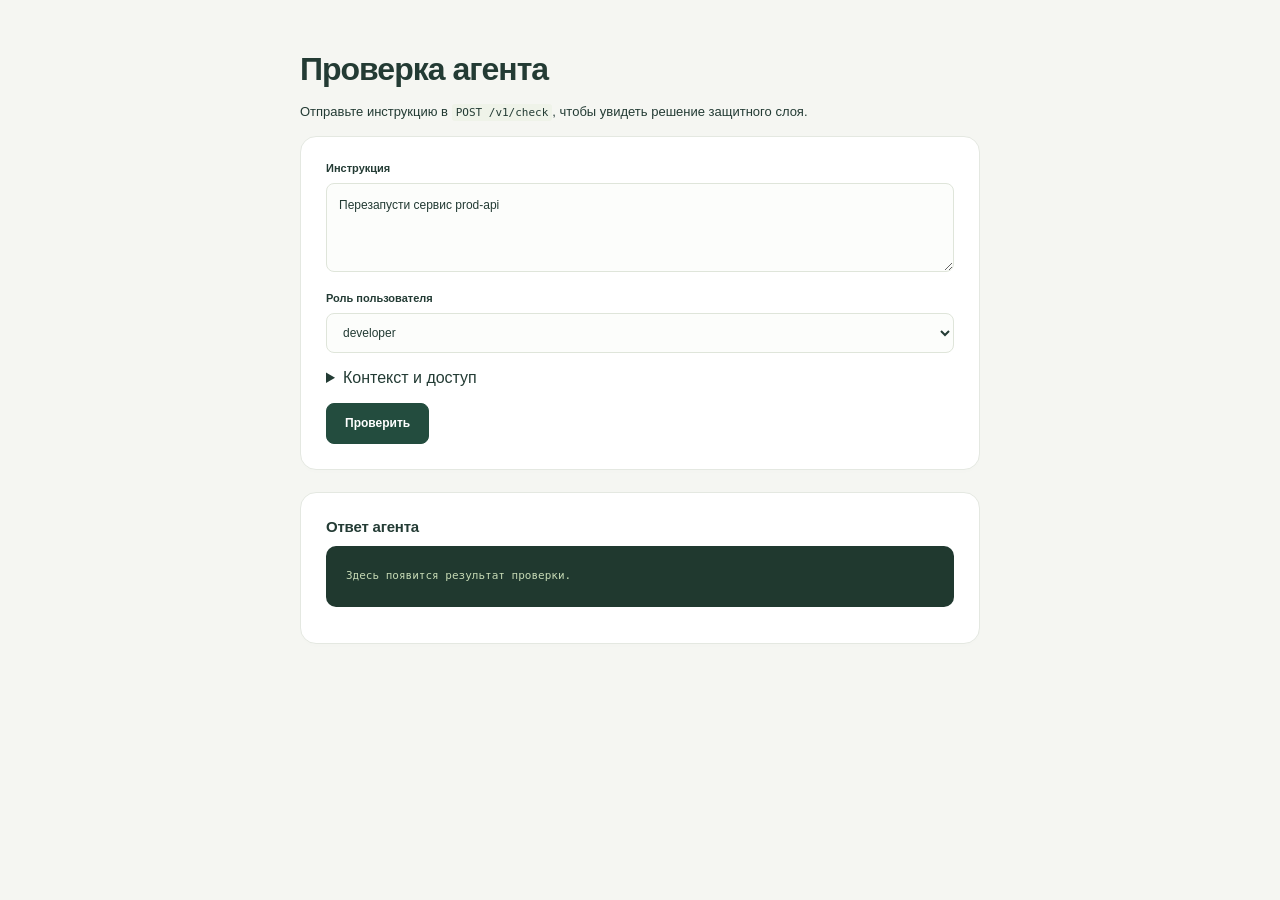
==== static/agent-test.html @ f20c11ed "Add minimal test form for the contest agent API" ====
<!doctype html>
<html lang="ru">
<head>
  <meta charset="utf-8">
  <meta name="viewport" content="width=device-width, initial-scale=1">
  <title>Проверка агента · ИИ-сторож</title>
  <link rel="stylesheet" href="/static/style.css">
  <style>main{max-width:760px;margin:auto;padding:clamp(16px,4vw,40px)}h1{margin-bottom:8px}pre{white-space:pre-wrap;overflow-wrap:anywhere}details{margin:16px 0}</style>
</head>
<body>
<main>
  <h1>Проверка агента</h1>
  <p>Отправьте инструкцию в <code>POST /v1/check</code>, чтобы увидеть решение защитного слоя.</p>
  <form class="panel" id="form">
    <label for="prompt">Инструкция</label>
    <textarea id="prompt" rows="3" maxlength="32000" required>Перезапусти сервис prod-api</textarea>
    <label for="role">Роль пользователя</label>
    <select id="role"><option>developer</option><option>sre</option><option>admin</option></select>
    <details><summary>Контекст и доступ</summary>
      <label for="agent">Целевой агент</label><input id="agent" value="it_ops_agent" required>
      <label for="history">История сообщений · JSON</label><textarea id="history" rows="2">[]</textarea>
      <label for="attachments">Вложения · JSON</label><textarea id="attachments" rows="2">[]</textarea>
      <label for="key">Ключ API, если требуется</label><input id="key" type="password" autocomplete="off">
    </details>
    <button class="primary" id="submit">Проверить</button>
  </form>
  <section class="panel" aria-live="polite"><h2>Ответ агента</h2><pre id="output">Здесь появится результат проверки.</pre></section>
</main>
<script>
const field = id => document.getElementById(id);
function readList(id, label) {
  try {
    const value = JSON.parse(field(id).value);
    if (Array.isArray(value)) return value;
  } catch {}
  throw new Error('Поле «' + label + '» должно содержать JSON-массив.');
}
field('form').addEventListener('submit', async event => {
  event.preventDefault();
  field('submit').disabled = true;
  field('output').textContent = 'Идёт проверка…';
  try {
    const context = {
      target_agent: field('agent').value.trim(),
      user_role: field('role').value,
      history: readList('history', 'История сообщений'),
      attachments: readList('attachments', 'Вложения')
    };
    const headers = {'Content-Type': 'application/json'};
    if (field('key').value) headers['X-API-Key'] = field('key').value;
    const response = await fetch('/v1/check', {
      method: 'POST', headers, body: JSON.stringify({user_prompt: field('prompt').value, context})
    });
    const data = await response.json();
    field('output').textContent = (response.ok ? '' : 'Ошибка HTTP ' + response.status + '\n') + JSON.stringify(data, null, 2);
  } catch (error) {
    field('output').textContent = error.message;
  } finally {
    field('submit').disabled = false;
  }
});
</script>
</body>
</html>
---- static/style.css ----
:root{--bg:#f5f6f2;--paper:#fff;--ink:#233b34;--muted:#7b8780;--green:#234c3e;--lime:#d6edb9;--line:#e4e8e1;--orange:#c98c4d;--red:#b94d49;--amber:#a77728;--radius:16px;font-family:'Segoe UI',Arial,sans-serif;color:var(--ink);background:var(--bg);font-synthesis:none}
*{box-sizing:border-box}body{margin:0}button,input,textarea,select{font:inherit}button,a,input,textarea,select,summary{-webkit-tap-highlight-color:transparent}button{cursor:pointer}button:disabled{opacity:.5;cursor:wait}button:focus-visible,a:focus-visible,summary:focus-visible{outline:3px solid #a5c881;outline-offset:4px}input:focus,textarea:focus,select:focus{outline:2px solid #98ba9b;outline-offset:1px}[hidden]{display:none!important}.symbols{position:absolute;width:0;height:0;overflow:hidden}svg{width:22px;height:22px;fill:none;stroke:currentColor;stroke-width:1.6;stroke-linecap:round;stroke-linejoin:round;flex-shrink:0}a{color:inherit}.sidebar{position:fixed;inset:0 auto 0 0;width:248px;background:#1c352e;color:#e5ede4;padding:31px 20px;display:flex;flex-direction:column;z-index:20}.brand{display:flex;gap:12px;align-items:center;text-decoration:none;font-size:22px;font-weight:650;letter-spacing:-.6px;margin:0 10px}.brand-icon{width:41px;height:45px;border:1px solid #5e7863;border-radius:12px;display:grid;place-items:center;color:var(--lime)}.brand-icon svg{width:27px;height:27px}.brand small{display:block;font-size:8px;letter-spacing:2px;color:#b0bfb3;margin-top:6px}.nav-caption{font-size:9px;letter-spacing:1.7px;color:#95a69a;margin:52px 12px 17px}nav{display:grid;gap:7px}nav button{display:flex;align-items:center;gap:12px;border:0;background:none;color:#bccac0;padding:14px 12px;border-radius:8px;font-size:13px;text-align:left;white-space:nowrap}nav button.active{background:#d7e8bc;color:#203b2c;font-weight:600}nav button:hover:not(.active){background:#2a443a;color:white}nav button svg{width:19px;height:19px}nav button span{margin-left:auto;font-size:10px;opacity:.55}.sidebar-note{border:1px solid #3a5143;border-radius:13px;margin:45px 5px 24px;padding:20px 17px}.mini-shield{color:#c9e3a8;margin-bottom:15px}.sidebar-note b{font-size:13px}.sidebar-note p{font-size:12px;line-height:1.7;color:#9eafa2;margin:8px 0 20px}.sidebar-note>span{font-size:9px;white-space:nowrap;color:#c4d3c4}.side-bottom{margin-top:auto;font-size:10px;color:#a2b5a7;padding:0 9px}.side-bottom small{display:block;margin:10px 0 0 12px;font-size:9px;color:#81998a}.status-dot{display:inline-block;width:6px;height:6px;background:#c5dfaa;border-radius:50%;margin-right:6px}.workspace{margin-left:248px}.topbar{height:80px;border-bottom:1px solid var(--line);padding:0 40px;display:flex;align-items:center;justify-content:space-between;font-size:11px;background:#fafbf8;gap:10px}.slash{margin:0 15px;color:#b9c1b9}.topbar b{font-weight:500}.top-right{display:flex;gap:20px;align-items:center}.connection{font-size:10px;padding-left:14px;position:relative}.connection:before{content:'';position:absolute;left:0;top:5px;width:6px;height:6px;background:#b58b42;border-radius:100%}.connection.online:before{background:#6d956e}.avatar{border:1px solid #dce2d7;border-radius:50%;width:32px;height:32px;background:#ecefe5;font-size:10px;color:var(--ink)}main{max-width:1530px;margin:0 auto;padding:36px 40px 0}.page-heading{display:flex;justify-content:space-between;align-items:center;gap:20px;margin-bottom:27px}.eyebrow{font-size:9px;letter-spacing:1.7px;font-weight:650;color:#778a73}h1{font-size:32px;letter-spacing:-1px;line-height:1.2;margin:10px 0 9px;font-weight:600}.page-heading p{font-size:12px;margin:0;color:var(--muted);line-height:1.6}.mode-tag{font-size:10px;border:1px solid #dce2d5;border-radius:6px;padding:8px 12px;color:#6b7c64;background:#eff2e8;white-space:nowrap}.flow{display:flex;align-items:center;justify-content:space-between;gap:12px;background:#eef1e9;border:1px solid #e0e5d9;border-radius:12px;padding:18px 24px;margin-bottom:24px}.flow>div{display:flex;align-items:center;gap:13px;font-size:12px;font-weight:600}.flow small{display:block;font-size:10px;color:#7f8b7b;font-weight:400;margin-top:4px}.flow-num{width:30px;height:30px;border:1px solid #cdd5c6;border-radius:50%;display:grid;place-items:center;font-size:10px;color:#84917e}.flow-current{color:#385b3e}.flow-current svg{width:30px;height:30px}.flow-arrow{color:#a7b49e}.check-grid{display:grid;grid-template-columns:1.08fr 1fr;gap:22px;align-items:start}.panel{background:var(--paper);border:1px solid var(--line);border-radius:var(--radius);padding:25px;margin-bottom:22px;box-shadow:0 3px 7px #233b3402}.check-grid>.panel{margin-bottom:0;min-height:540px}.panel-heading{display:flex;align-items:center;justify-content:space-between;gap:12px;margin-bottom:23px}h2{font-size:15px;font-weight:600;letter-spacing:-.2px;margin:0}h3{font-size:20px}p{line-height:1.65;font-size:13px}.small-badge{font-size:8px;letter-spacing:1px;color:#8e988e}.muted{color:var(--muted)}label{display:block;font-size:11px;font-weight:600;margin:16px 0 9px}form>label:first-child{margin-top:0}input,select,textarea{color:var(--ink);border:1px solid #dfe5da;border-radius:8px;background:#fcfdfb;padding:11px 12px;max-width:100%;width:100%;font-size:12px}textarea{resize:vertical;line-height:1.8;min-height:66px}textarea::placeholder,input::placeholder{color:#9aa59b}#text{min-height:172px;padding:16px;background:#fafbf8;font-size:13px}select{min-height:40px}.input-footer{display:flex;justify-content:space-between;gap:9px;color:#929d91;font-size:9px;margin:6px 0 5px}.input-footer span:last-child{white-space:nowrap}.form-row{display:grid;grid-template-columns:1fr 1fr;gap:14px}.advanced{border-top:1px solid var(--line);margin-top:21px;padding-top:14px}.advanced summary{font-size:11px;cursor:pointer;color:#65775f}.advanced summary span{float:right;font-size:9px;color:#a1aa9c}.advanced[open]{padding-bottom:10px}.primary,.secondary{display:inline-flex;align-items:center;justify-content:center;gap:10px;border-radius:8px;min-height:41px;padding:11px 18px;font-size:12px;font-weight:600;transition:background .15s}.primary{background:var(--green);border:1px solid var(--green);color:white}.primary:hover{background:#32634e}.secondary{background:#fff;border:1px solid #dbe2d5;color:#52634e}.secondary:hover{background:#f0f4eb}.check-button{width:100%;margin-top:21px;min-height:47px}.check-button svg{width:18px;height:18px}.check-button kbd{font:10px 'Segoe UI',sans-serif;margin-left:auto;color:#b5cabb;opacity:.8}.check-button span{margin-right:auto}.form-note{font-size:9px;text-align:center;color:#8b9987;margin:10px 0 0}.result-panel{overflow:hidden}.empty-result{text-align:center;padding:29px 0 15px}.radar{position:relative;display:grid;place-items:center;width:135px;height:135px;margin:0 auto 22px;border:1px solid #e9ede4;border-radius:50%;background:repeating-radial-gradient(circle,transparent 0,transparent 21px,#eef2e8 22px,#eef2e8 23px)}.radar:before,.radar:after{content:'';position:absolute;background:#edf1e7}.radar:before{height:1px;width:145px}.radar:after{width:1px;height:145px}.radar svg{width:52px;height:52px;stroke:#809777;z-index:1;background:#f7faf3;border-radius:16px;padding:8px;box-sizing:content-box}.radar span{position:absolute;right:12px;top:18px;width:8px;height:8px;border:2px solid white;border-radius:100%;background:#9bb48a}.empty-result h3{font-family:Georgia,serif;font-size:27px;line-height:1.2;font-weight:400;letter-spacing:-.5px;margin:0 0 14px}.empty-result p{font-size:11px;color:#94a08e;line-height:1.8}.legend{display:flex;justify-content:center;flex-wrap:wrap;gap:13px;font-size:9px;color:#8a9683;margin-top:27px}.dot{display:inline-block;width:5px;height:5px;border-radius:50%;margin-right:5px}.allow{--tone:#467257;--wash:#edf5ed}.confirm{--tone:#a67a2c;--wash:#fbf4e6}.block{--tone:#b7544c;--wash:#fbefed}.dot{background:var(--tone)}.section-heading{display:flex;justify-content:space-between;align-items:center;gap:20px;margin:28px 0 16px}.section-heading p{font-size:11px;color:#889482;margin:6px 0 0}.section-heading>span{font-size:9px}.examples{display:grid;grid-template-columns:repeat(4,1fr);gap:13px}.example{background:#fbfcf9;border:1px solid #dfe5d8;border-radius:12px;padding:18px;text-align:left;display:flex;flex-direction:column;align-items:flex-start;min-height:137px;transition:transform .15s,border-color .15s}.example:hover{transform:translateY(-3px);border-color:#92ab83}.example .example-tag{font-size:8px;letter-spacing:.7px;padding:4px 7px;border-radius:4px;background:var(--wash);color:var(--tone);margin-bottom:13px}.example b{font-size:12px;font-weight:600;color:var(--ink)}.example p{font-size:10px;line-height:1.65;color:#89947f;margin:7px 0 0}.coverage{border-top:1px solid var(--line);padding:24px 0;margin-top:30px}.coverage>div{display:grid;grid-template-columns:repeat(4,1fr);gap:20px;margin-top:14px}.coverage-item{font-size:11px;display:flex;align-items:center;gap:8px;color:#75816e}.coverage-item span{font-size:9px;border:1px solid #d7dfce;border-radius:50%;width:18px;height:18px;display:grid;place-items:center}footer{border-top:1px solid var(--line);display:flex;justify-content:space-between;font-size:9px;color:#98a18e;padding:22px 0;margin-top:20px;gap:20px}footer b{margin:0 8px;font-weight:400}.notice{background:#eef3e8;border:1px solid #dce6d4;color:#617254;padding:14px 17px;border-radius:9px;font-size:12px;line-height:1.7;margin-bottom:18px}.notice.error{background:#fdf0ec;border-color:#f2d4cd;color:#a04c41}.error-text{color:#aa5149}.verdict{padding:21px;border-radius:12px;background:var(--wash);border:1px solid color-mix(in srgb,var(--tone) 20%,white);margin-bottom:18px}.verdict-top{display:flex;align-items:center;justify-content:space-between;gap:15px}.verdict h3{color:var(--tone);font-size:22px;margin:0;letter-spacing:-.5px}.risk-number{color:var(--tone);font-size:27px;font-weight:600;white-space:nowrap}.risk-number small{font-size:10px;font-weight:400}.verdict p{font-size:11px;color:#6b7566;line-height:1.7;margin:10px 0}.risk-bar{height:4px;background:#ffffffb0;border-radius:8px;margin:17px 0 8px;overflow:hidden}.risk-bar i{display:block;height:100%;background:var(--tone)}.result-meta{display:flex;justify-content:space-between;font-size:9px;color:#8a9582}.check-row{border-bottom:1px solid #edf0e9;padding:12px 0}.check-row summary{display:flex;align-items:center;gap:10px;font-size:11px;cursor:pointer;list-style:none}.check-row summary:after{content:'⌄';margin-left:5px;color:#8a9c80}.check-row summary>span:last-of-type{margin-left:auto;font-size:9px;white-space:nowrap}.check-row ul{font-size:11px;color:#7e8a75;padding-left:27px;line-height:1.8}.step-icon{width:20px;height:20px;border-radius:50%;display:grid;place-items:center;background:#f0f5ea;color:#6e885e;font-size:10px}.attention .step-icon{background:#fcf1df;color:#b18940}.stage-status{color:#809072}.attention .stage-status{color:#aa813a}.model-result{font-size:11px;line-height:1.6;background:#f7f9f4;border-radius:8px;padding:13px;margin-top:15px}.model-result b{display:block;margin-bottom:5px}.action-row{display:flex;gap:8px;flex-wrap:wrap;margin-top:17px}.action-row button{flex:1;font-size:11px}.record-id{font-size:8px;letter-spacing:.5px;color:#9aa591;margin-top:14px;overflow-wrap:anywhere}.target-answer{margin-top:18px;padding:16px;border:1px solid #dbe4d1;border-radius:10px;background:#f8fbf4;white-space:pre-wrap;font-size:12px;line-height:1.7}.busy{padding:60px 18px;text-align:center}.spinner{display:inline-block;border:2px solid #e3e9dd;border-top-color:#658455;border-radius:50%;width:35px;height:35px;animation:spin .9s linear infinite}.busy h3{font-size:20px;font-family:Georgia,serif;font-weight:400}.busy p{color:#8a967e;font-size:11px}@keyframes spin{to{transform:rotate(360deg)}}.toolbar{display:flex;align-items:end;gap:14px;margin-bottom:20px;flex-wrap:wrap}.toolbar>div{min-width:170px}.toolbar label{margin-top:0}.toolbar button{white-space:nowrap}.report-toolbar{gap:12px}.report-toolbar>div{flex:1;min-width:140px}.table-wrap{overflow-x:auto}table{width:100%;border-collapse:collapse;font-size:11px;text-align:left}th{font-weight:500;color:#89967f;padding:12px;background:#f8faf5;white-space:nowrap}td{padding:16px 12px;border-bottom:1px solid #e9ede4;vertical-align:middle;line-height:1.6}td small{display:block;color:#98a28d;font-size:9px}.text-cell{max-width:310px;overflow-wrap:anywhere}.pill{display:inline-block;color:var(--tone);background:var(--wash);padding:4px 8px;border-radius:5px;font-size:9px;white-space:nowrap}.pagination{display:flex;justify-content:space-between;align-items:center;margin-top:22px;font-size:10px;color:#8b9781}.pagination button{font-size:10px;min-height:33px}.two-columns{display:grid;grid-template-columns:1fr 1fr;gap:22px}.two-columns>.panel{min-width:0}.checkbox{display:flex;align-items:center;gap:10px;line-height:1.6}.checkbox input,input[type=checkbox]{width:auto;accent-color:#315840}.save-row{display:flex;align-items:center;gap:18px;margin:20px 0;font-size:12px}.kpis{display:grid;grid-template-columns:repeat(4,1fr);gap:16px;margin-bottom:22px}.kpi{padding:23px;border:1px solid var(--line);background:white;border-radius:13px}.kpi span{font-size:11px;color:#85937b}.kpi b{display:block;font-size:33px;font-weight:500;margin:13px 0 4px;letter-spacing:-1px}.kpi small{color:#9da690;font-size:9px}.report-summary{background:#eaf1df;border-color:#d4e0c5}.report-summary h2{margin-bottom:9px}.bar-item{margin:18px 0;font-size:11px}.bar-item>div:first-child{display:flex;justify-content:space-between;gap:10px}.bar-track{background:#eef2e7;height:6px;border-radius:8px;margin-top:8px;overflow:hidden}.bar-track i{display:block;background:#95b57e;height:100%;border-radius:8px}.quality-list{display:grid;gap:13px;margin:18px 0}.quality-list>div{display:flex;justify-content:space-between;font-size:12px;border-bottom:1px solid #edf0e7;padding-bottom:10px}.empty-table{text-align:center;padding:45px;color:#8c9981}pre{background:#20392f;color:#c5d9b4;border-radius:10px;padding:20px;overflow-x:auto;font:11px/1.9 Consolas,monospace}code{font:11px Consolas,monospace;background:#eff3e9;padding:2px 4px;border-radius:3px}.text-link{font-size:12px;color:#43653b;font-weight:600}#toast{position:fixed;bottom:24px;left:50%;transform:translateX(-50%);background:#253e32;color:#ebf3df;box-shadow:0 6px 30px #172d2330;border-radius:10px;padding:14px 24px;font-size:12px;z-index:100}dialog{border:1px solid var(--line);border-radius:18px;padding:30px;width:min(440px,90vw);color:var(--ink)}dialog::backdrop{background:#172e2560;backdrop-filter:blur(3px)}.detail-heading{display:flex;justify-content:space-between;align-items:center;margin-bottom:15px}.detail-text{white-space:pre-wrap;overflow-wrap:anywhere;background:#f5f8ef;border-radius:8px;padding:16px;font-size:12px;line-height:1.8}.feedback-row{display:flex;gap:10px;flex-wrap:wrap;align-items:end}.feedback-row>div{flex:1;min-width:150px}.feedback-row button{margin-bottom:0}.model-status-card{padding:18px;background:#f1f6ea;border-radius:10px;margin-bottom:20px;font-size:12px;line-height:1.8}
@media(min-width:1600px){main{padding-top:45px}.check-grid>.panel{min-height:565px}.empty-result{padding-top:45px}}
@media(max-width:1200px){.sidebar{width:215px;padding:28px 13px}.workspace{margin-left:215px}main{padding:28px 24px 0}.topbar{padding:0 24px}.panel{padding:20px}.examples{gap:10px}.example{padding:14px}.flow{padding:16px}.flow>div{font-size:10px}.flow small{font-size:9px}.flow-num{display:none}.small-badge{font-size:7px}.topbar .muted{display:none}}
@media(max-width:980px){.sidebar{width:190px;padding:25px 10px}.brand{font-size:18px;margin:0 5px}.brand small{font-size:7px}.brand-icon{width:33px}.workspace{margin-left:190px}nav button{font-size:11px;padding:12px 9px;gap:8px}nav button span{display:none}.sidebar-note{padding:15px 12px}.sidebar-note>span{font-size:8px}.check-grid{grid-template-columns:1fr}.check-grid>.panel{min-height:0}.empty-result{padding:18px}.empty-result .radar{width:90px;height:90px;margin-bottom:15px}.radar:before,.radar:after{display:none}.empty-result h3{font-size:24px}.empty-result p br{display:none}.examples{grid-template-columns:1fr 1fr}.coverage>div{grid-template-columns:1fr 1fr}.section-heading>span{display:none}.two-columns{grid-template-columns:1fr}.kpis{grid-template-columns:1fr 1fr}.page-heading{align-items:start}.mode-tag{font-size:8px}.connection{font-size:9px}.topbar{height:65px}.flow small{display:none}.flow-current svg{width:22px}.flow>div{gap:7px}.side-bottom{font-size:8px}}
@media(max-width:650px){.sidebar{position:relative;width:100%;height:auto;padding:17px 16px}.brand{font-size:20px}.brand small{font-size:7px}.nav-caption,.sidebar-note,.side-bottom{display:none}nav{display:flex;overflow-x:auto;gap:5px;margin-top:20px;padding-bottom:2px}nav button{font-size:11px;padding:10px}nav button svg{width:15px;height:15px}nav button:not(.active){color:#c3d0c2}.workspace{margin:0}.topbar{height:54px;padding:0 18px;font-size:10px}.slash{display:none}.top-right{gap:12px}.avatar{width:28px;height:28px}main{padding:24px 16px 0}h1{font-size:27px}.eyebrow{font-size:8px}.page-heading{display:block;margin-bottom:20px}.mode-tag{display:inline-block;margin-top:12px}.flow{gap:8px;padding:14px 10px;margin-bottom:17px}.flow>div{font-size:9px;line-height:1.5}.flow-current svg{display:none}.flow-arrow{font-size:12px}.check-grid{gap:17px}.panel{padding:19px;border-radius:12px}.form-row{gap:10px}.input-footer{font-size:8px}.input-footer span:first-child{max-width:190px}.examples{gap:10px}.example{min-height:135px}.example b{font-size:11px}.coverage-item{font-size:10px}.coverage>div{gap:15px}.section-heading{margin-top:25px}.section-heading h2{font-size:14px}footer{font-size:8px}footer>span:last-child{display:none}.topbar .connection{max-width:180px}.small-badge{font-size:7px}.kpi{padding:17px}.kpi b{font-size:28px}.toolbar{align-items:stretch}.report-toolbar button{flex:1}.record-id{font-size:8px}.two-columns{gap:0}h2{font-size:14px}.panel-heading{flex-wrap:wrap}.check-row summary{font-size:10px}.check-row summary>span:last-of-type{font-size:8px}.form-note{line-height:1.7}.page-heading p{font-size:11px}}
@media(prefers-reduced-motion:reduce){*{animation:none!important;transition:none!important;scroll-behavior:auto!important}}

.brand>span:last-child{white-space:nowrap}.brand{font-size:20px}@media(max-width:1200px){.brand{font-size:18px;gap:9px}.brand-icon{width:34px;flex-shrink:0}}
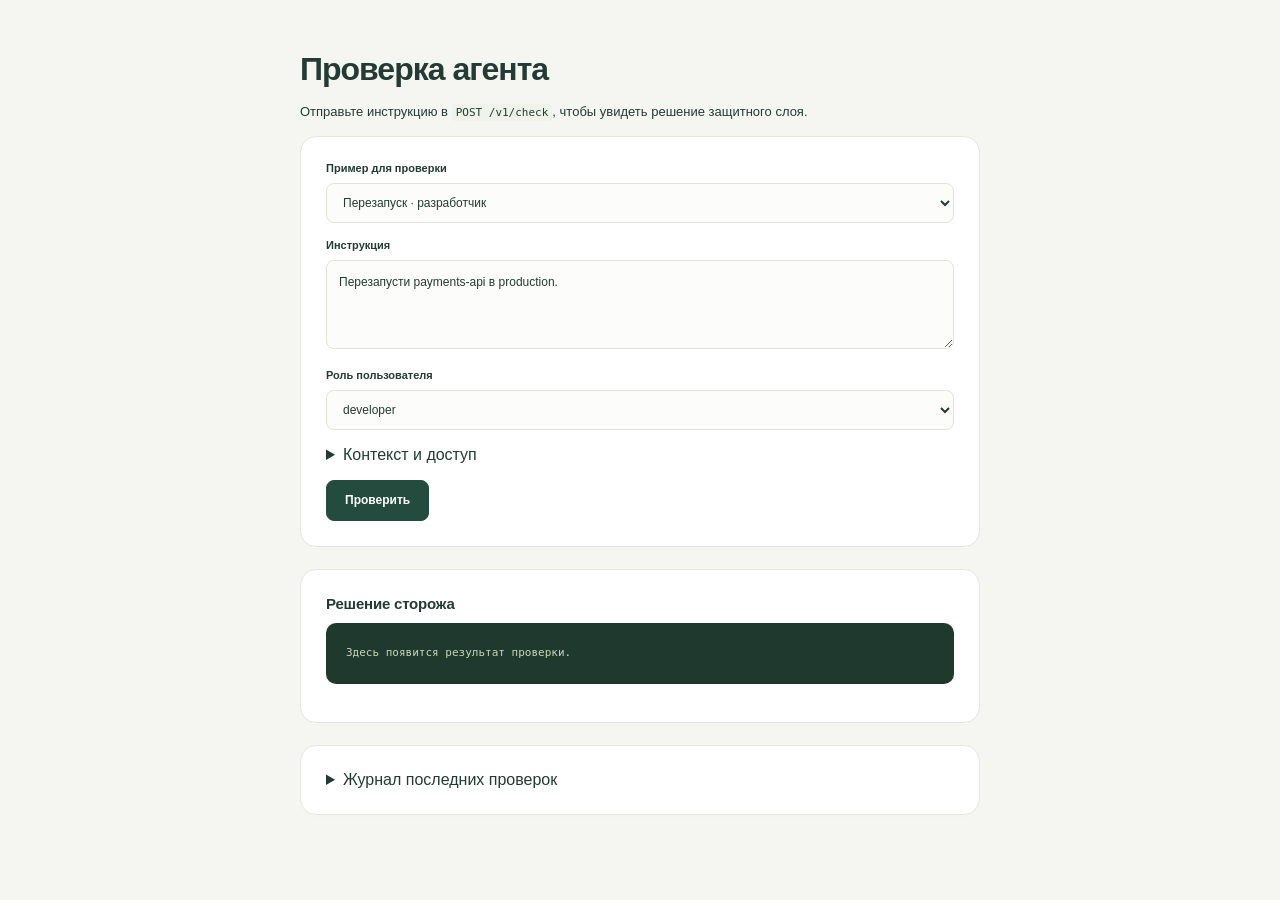
==== commit 8ab4d133: "Verify, confirm and deliver immutable contest requests to a demo receiver" ====
--- a/static/agent-test.html
+++ b/static/agent-test.html
@@ -12,8 +12,10 @@
   <h1>Проверка агента</h1>
   <p>Отправьте инструкцию в <code>POST /v1/check</code>, чтобы увидеть решение защитного слоя.</p>
   <form class="panel" id="form">
+    <label for="scenario">Пример для проверки</label>
+    <select id="scenario"><option value="block">Перезапуск · разработчик</option><option value="confirm">Перезапуск · SRE</option><option value="allow">Вопрос о перезапуске · разработчик</option></select>
     <label for="prompt">Инструкция</label>
-    <textarea id="prompt" rows="3" maxlength="32000" required>Перезапусти сервис prod-api</textarea>
+    <textarea id="prompt" rows="3" maxlength="32000" required>Перезапусти payments-api в production.</textarea>
     <label for="role">Роль пользователя</label>
     <select id="role"><option>developer</option><option>sre</option><option>admin</option></select>
     <details><summary>Контекст и доступ</summary>
@@ -24,7 +26,12 @@
     </details>
     <button class="primary" id="submit">Проверить</button>
   </form>
-  <section class="panel" aria-live="polite"><h2>Ответ агента</h2><pre id="output">Здесь появится результат проверки.</pre></section>
+  <section class="panel" aria-live="polite"><h2>Решение сторожа</h2><pre id="output">Здесь появится результат проверки.</pre>
+    <button type="button" id="confirm" class="primary" hidden>Подтвердить этот запрос</button>
+    <button type="button" id="deliver" class="primary" hidden>Передать демо-агенту</button>
+    <p id="receipt"></p></section>
+  <details class="panel"><summary>Журнал последних проверок</summary>
+    <button type="button" class="secondary" id="refresh">Обновить</button><pre id="journal"></pre></details>
 </main>
 <script>
 const field = id => document.getElementById(id);
@@ -35,30 +42,79 @@
   } catch {}
   throw new Error('Поле «' + label + '» должно содержать JSON-массив.');
 }
-field('form').addEventListener('submit', async event => {
+let checked = null;
+let revision = 0;
+function reset() {
+  revision++;
+  checked = null;
+  field('confirm').hidden = field('deliver').hidden = true;
+  field('receipt').textContent = '';
+  field('output').textContent = 'Нужна проверка текущего запроса.';
+}
+field('form').addEventListener('input', reset);
+field('scenario').onchange = () => {
+  reset();
+  const example = field('scenario').value;
+  field('role').value = example === 'confirm' ? 'sre' : 'developer';
+  field('prompt').value = example === 'allow' ? 'Объясни, как работает перезапуск сервиса в production.' : 'Перезапусти payments-api в production.';
+  field('agent').value = 'it_ops_agent';
+  field('history').value = field('attachments').value = '[]';
+};
+async function api(path, body) {
+  const headers = {'Content-Type':'application/json'};
+  if (field('key').value) headers['X-API-Key'] = field('key').value;
+  const r = await fetch(path, body ? {method:'POST', headers, body:JSON.stringify(body)} : {headers});
+  const data = await r.json();
+  if (!r.ok) throw new Error(typeof data.detail === 'string' ? data.detail : 'Ошибка HTTP ' + r.status);
+  return data;
+}
+async function journal() {
+  try {
+    const rows = await api('/v1/demo/journal');
+    field('journal').textContent = rows.map(r =>
+      new Date(r.ts*1000).toLocaleString() + ' · ' + r.role + ' · ' + r.decision + ' · ' + r.category +
+      ' · ' + r.latency_ms + ' мс · ' + r.state + '\n' + r.id + ' · политика ' + r.policy_version.slice(0,12)
+    ).join('\n\n') || 'Проверок пока нет.';
+  } catch (err) { field('journal').textContent = err.message; }
+}
+field('refresh').onclick = journal;
+field('form').onsubmit = async event => {
   event.preventDefault();
+  reset();
+  const current = revision;
   field('submit').disabled = true;
-  field('output').textContent = 'Идёт проверка…';
   try {
-    const context = {
-      target_agent: field('agent').value.trim(),
-      user_role: field('role').value,
-      history: readList('history', 'История сообщений'),
-      attachments: readList('attachments', 'Вложения')
-    };
-    const headers = {'Content-Type': 'application/json'};
-    if (field('key').value) headers['X-API-Key'] = field('key').value;
-    const response = await fetch('/v1/check', {
-      method: 'POST', headers, body: JSON.stringify({user_prompt: field('prompt').value, context})
-    });
-    const data = await response.json();
-    field('output').textContent = (response.ok ? '' : 'Ошибка HTTP ' + response.status + '\n') + JSON.stringify(data, null, 2);
-  } catch (error) {
-    field('output').textContent = error.message;
-  } finally {
-    field('submit').disabled = false;
-  }
-});
+    const body = {user_prompt:field('prompt').value, context:{
+      target_agent:field('agent').value.trim(), user_role:field('role').value,
+      history:readList('history','История сообщений'), attachments:readList('attachments','Вложения')
+    }};
+    const data = await api('/v1/check', body);
+    if (revision !== current) return;
+    checked = {id:data.request_id, body};
+    field('output').textContent = JSON.stringify(data,null,2);
+    field('receipt').textContent = 'Демо-агент ничего не получил.';
+    field('confirm').hidden = data.state !== 'pending';
+    field('deliver').hidden = data.state !== 'ready';
+    await journal();
+  } catch (err) { if (revision === current) field('output').textContent = err.message; }
+  finally { field('submit').disabled = false; }
+};
+for (const action of ['confirm','deliver']) {
+  field(action).onclick = async () => {
+    const packet = checked;
+    if (!packet) return;
+    field(action).hidden = true;
+    try {
+      const data = await api('/v1/demo/' + packet.id + '/' + action, packet.body);
+      if (checked !== packet) return;
+      field('deliver').hidden = data.state !== 'approved';
+      field('receipt').textContent = data.state === 'approved' ? 'Подтверждено. Запрос готов к передаче.' :
+        'Демо-агент получил запрос ' + data.request_id + ' в ' + new Date(data.received_at*1000).toLocaleTimeString() + '.';
+    } catch (err) { if (checked === packet) field('receipt').textContent = err.message; }
+    await journal();
+  };
+}
+journal();
 </script>
 </body>
 </html>
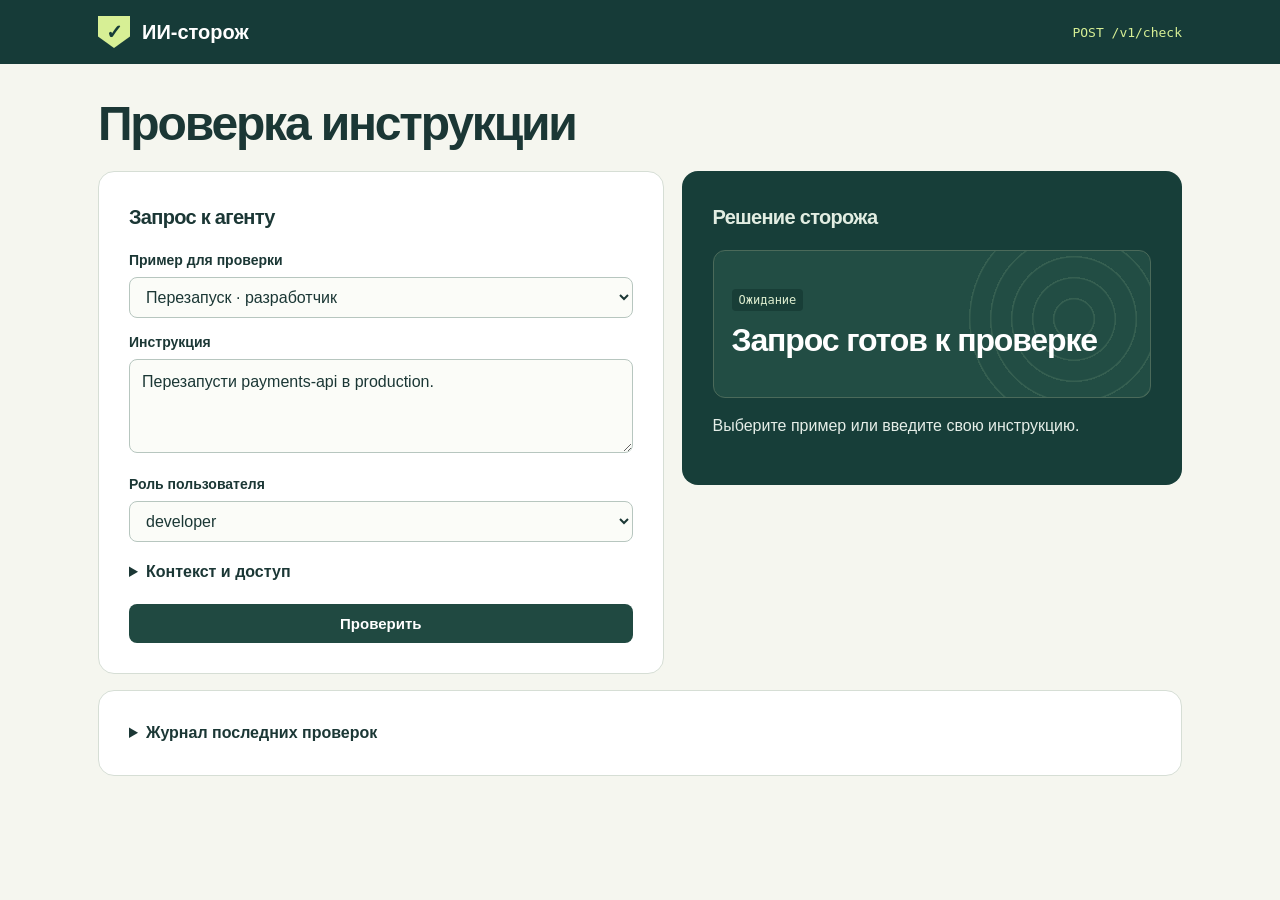
==== commit 5f784457: "Make guard decisions prominent in the demo interface" ====
--- a/static/agent-test.html
+++ b/static/agent-test.html
@@ -4,14 +4,15 @@
   <meta charset="utf-8">
   <meta name="viewport" content="width=device-width, initial-scale=1">
   <title>Проверка агента · ИИ-сторож</title>
-  <link rel="stylesheet" href="/static/style.css">
-  <style>main{max-width:760px;margin:auto;padding:clamp(16px,4vw,40px)}h1{margin-bottom:8px}pre{white-space:pre-wrap;overflow-wrap:anywhere}details{margin:16px 0}</style>
+  <link rel="stylesheet" href="/static/agent-test.css">
 </head>
 <body>
+<header><div class="bar"><span class="brand"><span class="mark" aria-hidden="true">✓</span>ИИ-сторож</span><code>POST /v1/check</code></div></header>
 <main>
-  <h1>Проверка агента</h1>
-  <p>Отправьте инструкцию в <code>POST /v1/check</code>, чтобы увидеть решение защитного слоя.</p>
+  <h1>Проверка инструкции</h1>
+  <div class="grid">
   <form class="panel" id="form">
+    <h2>Запрос к агенту</h2>
     <label for="scenario">Пример для проверки</label>
     <select id="scenario"><option value="block">Перезапуск · разработчик</option><option value="confirm">Перезапуск · SRE</option><option value="allow">Вопрос о перезапуске · разработчик</option></select>
     <label for="prompt">Инструкция</label>
@@ -26,11 +27,15 @@
     </details>
     <button class="primary" id="submit">Проверить</button>
   </form>
-  <section class="panel" aria-live="polite"><h2>Решение сторожа</h2><pre id="output">Здесь появится результат проверки.</pre>
+  <section class="panel verdict" aria-live="polite"><h2>Решение сторожа</h2>
+    <div class="display" id="display"><small id="signal">Ожидание</small><strong id="headline">Запрос готов к проверке</strong></div>
+    <p id="summary">Выберите пример или введите свою инструкцию.</p>
     <button type="button" id="confirm" class="primary" hidden>Подтвердить этот запрос</button>
     <button type="button" id="deliver" class="primary" hidden>Передать демо-агенту</button>
-    <p id="receipt"></p></section>
-  <details class="panel"><summary>Журнал последних проверок</summary>
+    <p id="receipt"></p>
+    <details id="raw" hidden><summary>Ответ API · JSON</summary><pre id="output"></pre></details></section>
+  </div>
+  <details class="panel log"><summary>Журнал последних проверок</summary>
     <button type="button" class="secondary" id="refresh">Обновить</button><pre id="journal"></pre></details>
 </main>
 <script>
@@ -49,7 +54,11 @@
   checked = null;
   field('confirm').hidden = field('deliver').hidden = true;
   field('receipt').textContent = '';
-  field('output').textContent = 'Нужна проверка текущего запроса.';
+  field('raw').hidden = true;
+  field('display').dataset.state = '';
+  field('signal').textContent = 'Ожидание';
+  field('headline').textContent = 'Запрос готов к проверке';
+  field('summary').textContent = 'Нажмите «Проверить», чтобы получить решение.';
 }
 field('form').addEventListener('input', reset);
 field('scenario').onchange = () => {
@@ -83,6 +92,8 @@
   reset();
   const current = revision;
   field('submit').disabled = true;
+  field('headline').textContent = 'Проверяем инструкцию…';
+  field('summary').textContent = '';
   try {
     const body = {user_prompt:field('prompt').value, context:{
       target_agent:field('agent').value.trim(), user_role:field('role').value,
@@ -91,12 +102,24 @@
     const data = await api('/v1/check', body);
     if (revision !== current) return;
     checked = {id:data.request_id, body};
+    field('display').dataset.state = data.decision;
+    field('signal').textContent = data.decision + ' · ' + data.latency_ms + ' мс';
+    field('headline').textContent = {allow:'Передача разрешена',confirm:'Нужно подтверждение',block:'Запрос заблокирован'}[data.decision];
+    field('summary').textContent = data.explanation + ' Уровень риска: ' + ({none:'отсутствует',low:'низкий',medium:'средний',high:'высокий',critical:'критический'}[data.risk_level] || data.risk_level) + '.';
+    field('raw').hidden = false;
     field('output').textContent = JSON.stringify(data,null,2);
     field('receipt').textContent = 'Демо-агент ничего не получил.';
     field('confirm').hidden = data.state !== 'pending';
     field('deliver').hidden = data.state !== 'ready';
+    if (window.matchMedia('(max-width:740px)').matches) {
+      field('display').scrollIntoView({block:'center'});
+    }
     await journal();
-  } catch (err) { if (revision === current) field('output').textContent = err.message; }
+  } catch (err) { if (revision === current) {
+    field('headline').textContent = 'Проверка не завершена';
+    field('signal').textContent = 'Ошибка';
+    field('summary').textContent = err.message;
+  } }
   finally { field('submit').disabled = false; }
 };
 for (const action of ['confirm','deliver']) {
--- a/static/agent-test.css
+++ b/static/agent-test.css
@@ -0,0 +1,11 @@
+:root{color-scheme:light;--ink:#1b3735;--muted:#526866;--line:#d6ded5;--paper:#f5f6ef;--mono:"IBM Plex Mono",Consolas,monospace}
+*{box-sizing:border-box}
+body{margin:0;background:var(--paper);color:var(--ink);font:16px/1.5 Inter,"Segoe UI",sans-serif}
+header{background:#163b38;color:white}.bar,main{max-width:1180px;margin:auto;padding:0 clamp(16px,4vw,48px)}
+.bar{height:64px;display:flex;align-items:center;justify-content:space-between}.brand{display:flex;align-items:center;gap:12px;font-size:20px;font-weight:700}.mark{display:grid;place-items:center;width:32px;height:32px;background:#d7ef95;color:#163b38;clip-path:polygon(0 0,100% 0,100% 64%,50% 100%,0 64%);font-weight:900}.bar code{color:#d7ef95;font:13px var(--mono)}
+h1{margin:32px 0 20px;font-size:clamp(32px,4vw,48px);letter-spacing:-.045em;line-height:1.15}h2{font-size:20px;letter-spacing:-.035em;margin:0 0 18px}
+.grid{display:grid;grid-template-columns:1.13fr 1fr;gap:18px;align-items:start}.panel{background:#fff;border:1px solid var(--line);border-radius:16px;padding:clamp(18px,3vw,30px);min-width:0}
+label{display:block;font-size:14px;font-weight:650;margin:14px 0 6px}select,input,textarea{width:100%;font:inherit;color:var(--ink);border:1px solid #b7c6bf;border-radius:8px;background:#fbfcf8;padding:10px 12px}textarea{resize:vertical;min-height:60px}button,summary,select{cursor:pointer}:focus-visible{outline:3px solid #538467;outline-offset:2px}details{margin-top:18px}summary{font-weight:650}.primary,.secondary{border:0;background:#204941;color:white;padding:11px 18px;border-radius:8px;font:600 15px inherit;font-family:inherit;font-weight:650;font-size:15px}.primary:hover{background:#316253}button:disabled{opacity:.6;cursor:wait}form .primary{margin-top:20px;width:100%}.secondary{background:#e7ede5;color:var(--ink)}
+.verdict{background:#173e39;color:white;border-color:transparent}.verdict h2{color:#e2ede2}.display{position:relative;overflow:hidden;isolation:isolate;background:#224d44;border:1px solid #4b6a5a;border-radius:12px;padding:28px 18px;min-height:148px;display:flex;flex-direction:column;justify-content:center;align-items:flex-start}.display:after{content:"";position:absolute;z-index:-1;right:-34px;top:-42px;width:220px;height:220px;border-radius:50%;background:repeating-radial-gradient(circle,transparent 0 19px,#b5d6a522 20px 21px);pointer-events:none}.display small{font:12px var(--mono);background:#183e37;color:#ddedcf;border-radius:4px;padding:4px 7px}.display strong{line-height:1.12;font-size:clamp(21px,3vw,32px);letter-spacing:-.035em;margin-top:12px}.display[data-state=block]{background:#593c3a}.display[data-state=confirm]{background:#564a29}.display[data-state=allow]{background:#28583f}
+#summary,#receipt{overflow-wrap:anywhere}#summary{color:#e5eee8}#receipt{font-size:14px;color:#d1e6cb}p:empty{display:none}.verdict .primary{background:#d7ef95;color:#193b32}.verdict details{border-top:1px solid #45665c;padding-top:12px}.verdict pre{color:#daead6}.log{margin:16px 0 40px}.log .secondary{margin:15px 0 0}pre{font:13px/1.6 var(--mono);white-space:pre-wrap;overflow-wrap:anywhere}.log pre{max-height:360px;overflow:auto}
+@media(max-width:740px){.grid{grid-template-columns:1fr}.bar{height:54px}h1{margin-top:22px}}
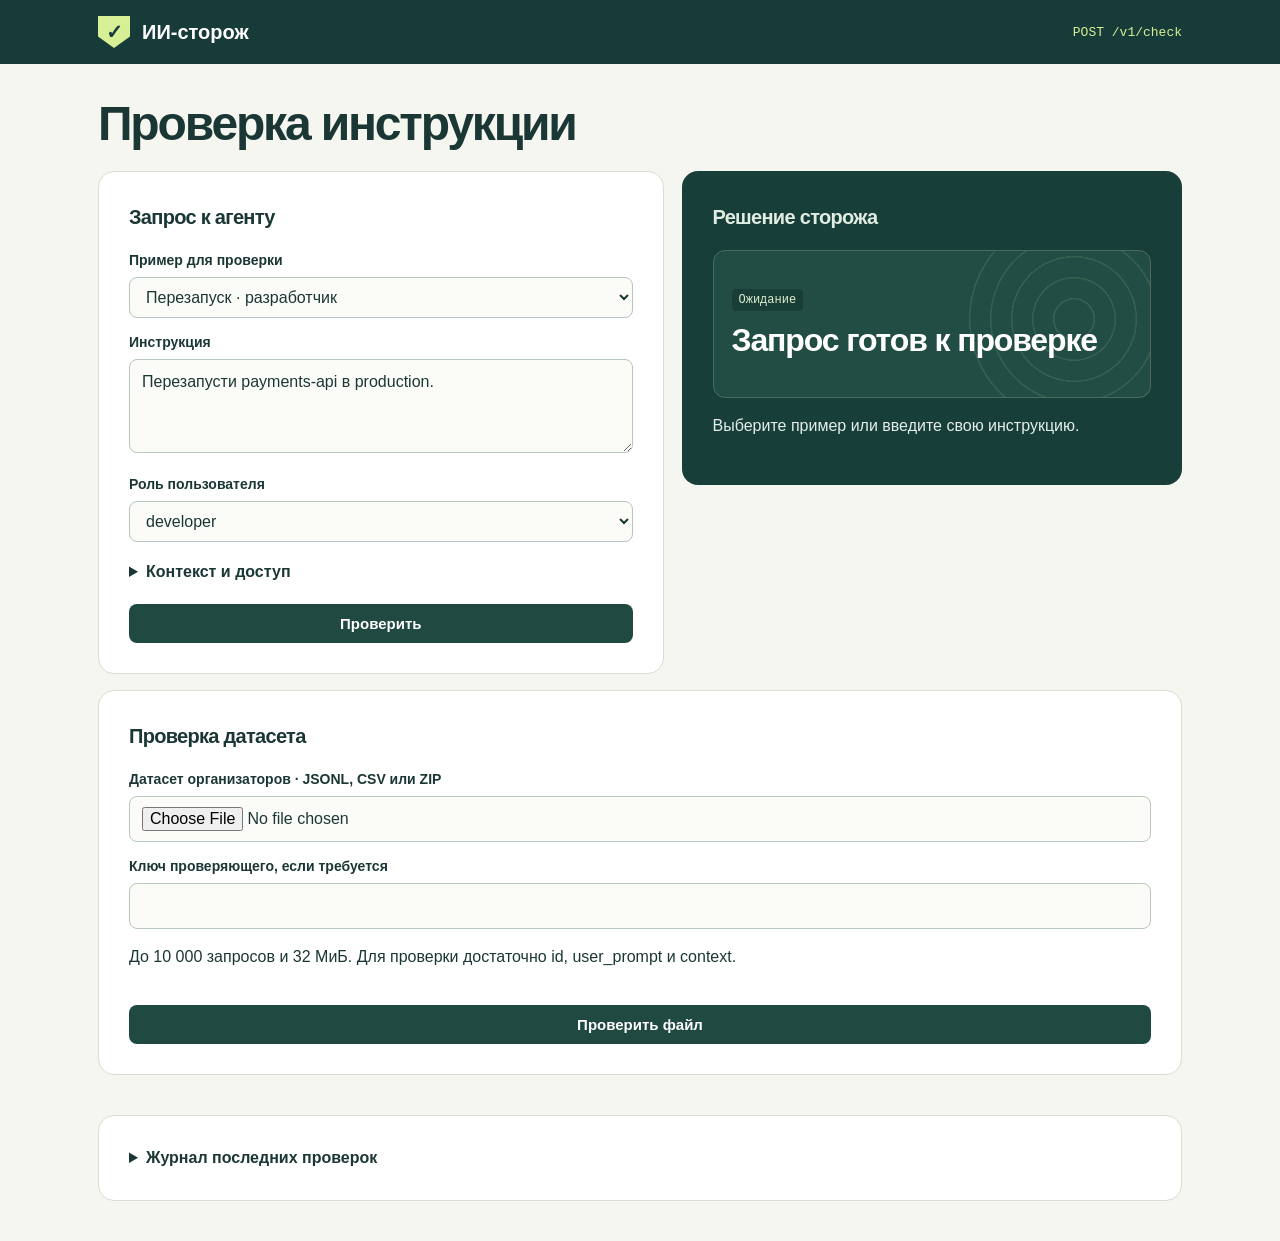
==== commit e7c63f28: "Reduce false blocks and add private dataset uploads with streaming predictions" ====
--- a/static/agent-test.html
+++ b/static/agent-test.html
@@ -35,6 +35,19 @@
     <p id="receipt"></p>
     <details id="raw" hidden><summary>Ответ API · JSON</summary><pre id="output"></pre></details></section>
   </div>
+  <section class="panel log" aria-labelledby="dataset-title">
+    <h2 id="dataset-title">Проверка датасета</h2>
+    <form id="dataset-form">
+      <label for="dataset-file">Датасет организаторов · JSONL, CSV или ZIP</label>
+      <input id="dataset-file" type="file" accept=".jsonl,.csv,.zip" required>
+      <label for="dataset-key">Ключ проверяющего, если требуется</label>
+      <input id="dataset-key" type="password" autocomplete="off">
+      <p>До 10 000 запросов и 32 МиБ. Для проверки достаточно id, user_prompt и context.</p>
+      <button class="primary" id="dataset-start">Проверить файл</button>
+    </form>
+    <p role="status" id="dataset-status"></p>
+    <a class="secondary" id="dataset-download" download="predictions.jsonl" hidden>Скачать решения JSONL</a>
+  </section>
   <details class="panel log"><summary>Журнал последних проверок</summary>
     <button type="button" class="secondary" id="refresh">Обновить</button><pre id="journal"></pre></details>
 </main>
@@ -139,5 +152,6 @@
 }
 journal();
 </script>
+<script src="/static/dataset.js" defer></script>
 </body>
 </html>
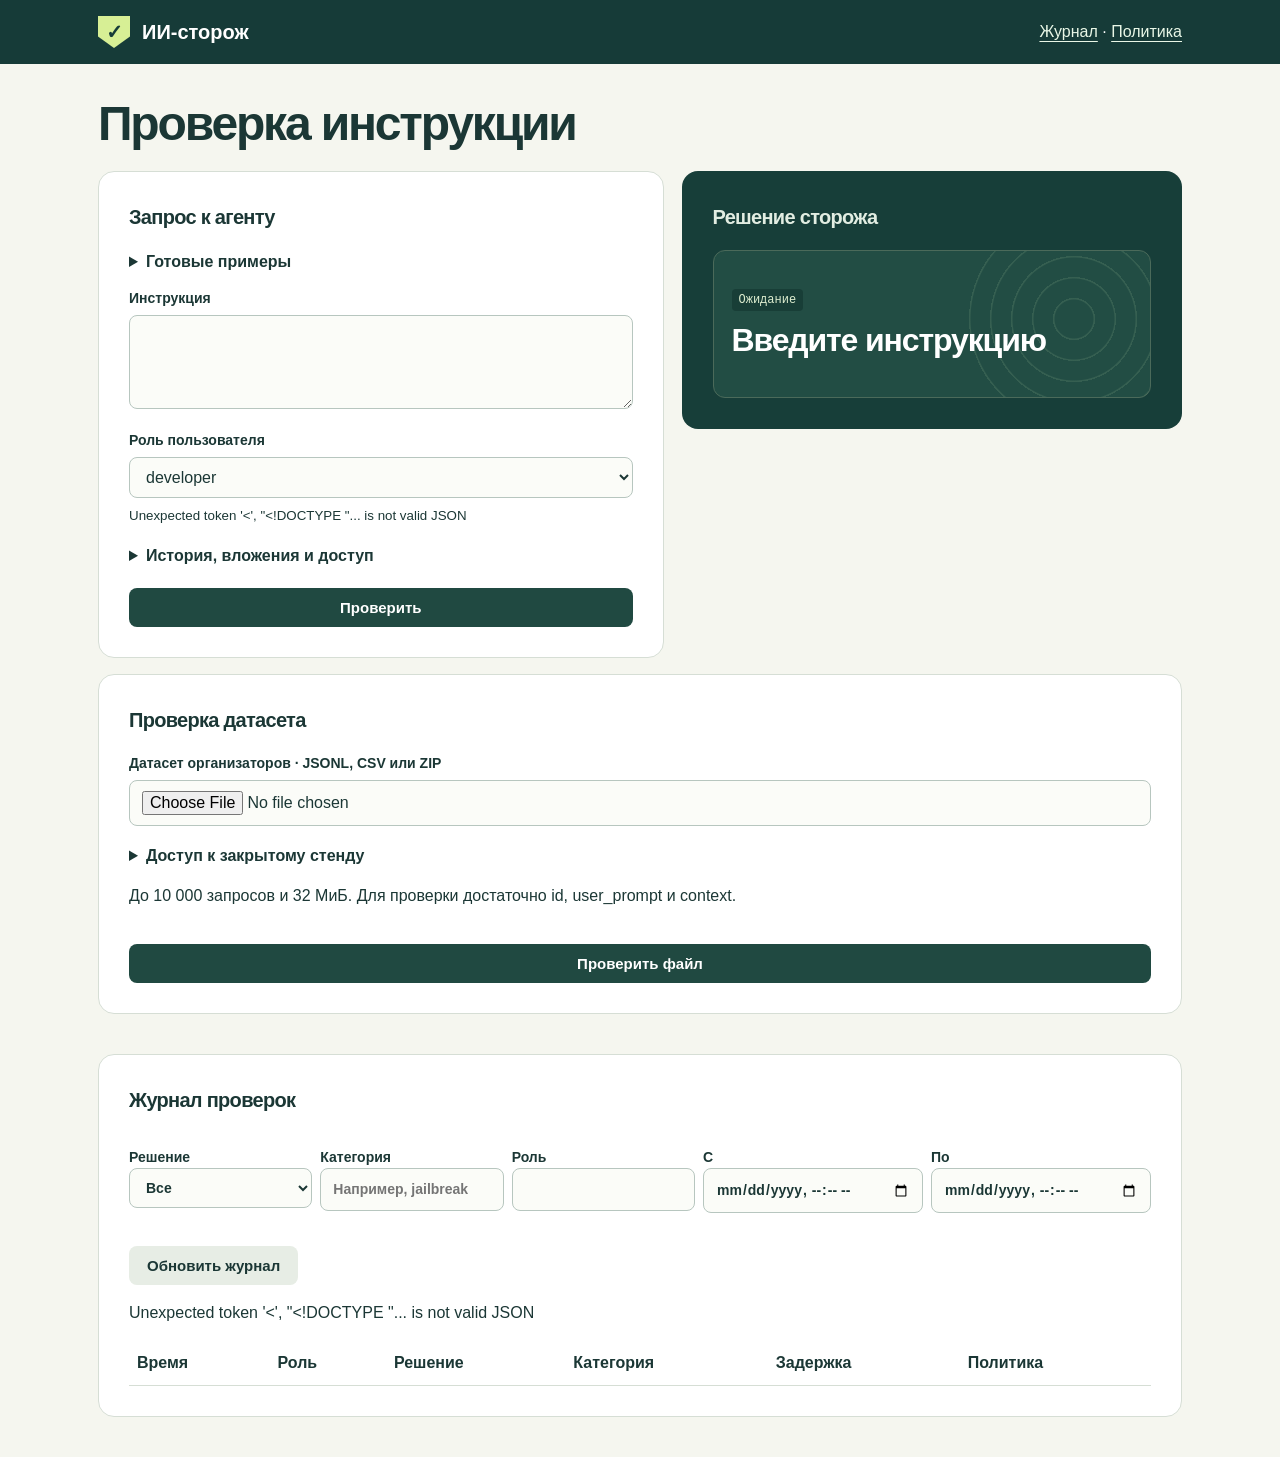
==== commit 61ec6435: "Release v28 CPU guard with correspondence intent and attachment checks" ====
--- a/static/agent-test.html
+++ b/static/agent-test.html
@@ -7,29 +7,29 @@
   <link rel="stylesheet" href="/static/agent-test.css">
 </head>
 <body>
-<header><div class="bar"><span class="brand"><span class="mark" aria-hidden="true">✓</span>ИИ-сторож</span><code>POST /v1/check</code></div></header>
+<header><div class="bar"><span class="brand"><span class="mark" aria-hidden="true">✓</span>ИИ-сторож</span><nav><a href="#journal-title">Журнал</a> · <a href="/static/contest-policy.html">Политика</a></nav></div></header>
 <main>
   <h1>Проверка инструкции</h1>
   <div class="grid">
   <form class="panel" id="form">
     <h2>Запрос к агенту</h2>
-    <label for="scenario">Пример для проверки</label>
-    <select id="scenario"><option value="block">Перезапуск · разработчик</option><option value="confirm">Перезапуск · SRE</option><option value="allow">Вопрос о перезапуске · разработчик</option></select>
+    <details id="example-panel"><summary>Готовые примеры</summary><div class="chips" id="examples"></div></details>
     <label for="prompt">Инструкция</label>
-    <textarea id="prompt" rows="3" maxlength="32000" required>Перезапусти payments-api в production.</textarea>
+    <textarea id="prompt" rows="3" maxlength="32000" aria-describedby="prompt-evidence" required></textarea><div id="prompt-evidence" class="source-evidence"></div>
     <label for="role">Роль пользователя</label>
     <select id="role"><option>developer</option><option>sre</option><option>admin</option></select>
-    <details><summary>Контекст и доступ</summary>
+    <small id="env-hint"></small><details><summary>История, вложения и доступ</summary>
       <label for="agent">Целевой агент</label><input id="agent" value="it_ops_agent" required>
-      <label for="history">История сообщений · JSON</label><textarea id="history" rows="2">[]</textarea>
-      <label for="attachments">Вложения · JSON</label><textarea id="attachments" rows="2">[]</textarea>
+      <fieldset><legend>История диалога</legend><div id="messages"></div><button class="secondary" type="button" id="add-message">Добавить реплику</button></fieldset>
+      <fieldset><legend>Вложения</legend><div id="documents"></div><button class="secondary" type="button" id="add-doc">Добавить вложение</button></fieldset>
       <label for="key">Ключ API, если требуется</label><input id="key" type="password" autocomplete="off">
     </details>
     <button class="primary" id="submit">Проверить</button>
   </form>
   <section class="panel verdict" aria-live="polite"><h2>Решение сторожа</h2>
-    <div class="display" id="display"><small id="signal">Ожидание</small><strong id="headline">Запрос готов к проверке</strong></div>
-    <p id="summary">Выберите пример или введите свою инструкцию.</p>
+    <div class="display" id="display"><small id="signal">Ожидание</small><strong id="headline">Введите инструкцию</strong></div>
+    <p id="summary"></p><meter id="risk-meter" min="0" max="4" value="0" aria-label="Уровень риска" hidden></meter>
+    <p id="category"></p><details id="trace" hidden><summary>Что сработало</summary><p id="act"></p><div id="marks"></div></details>
     <button type="button" id="confirm" class="primary" hidden>Подтвердить этот запрос</button>
     <button type="button" id="deliver" class="primary" hidden>Передать демо-агенту</button>
     <p id="receipt"></p>
@@ -40,48 +40,44 @@
     <form id="dataset-form">
       <label for="dataset-file">Датасет организаторов · JSONL, CSV или ZIP</label>
       <input id="dataset-file" type="file" accept=".jsonl,.csv,.zip" required>
-      <label for="dataset-key">Ключ проверяющего, если требуется</label>
-      <input id="dataset-key" type="password" autocomplete="off">
+      <details><summary>Доступ к закрытому стенду</summary>
+        <label for="dataset-key">Ключ проверяющего</label><input id="dataset-key" type="password" autocomplete="off">
+      </details>
       <p>До 10 000 запросов и 32 МиБ. Для проверки достаточно id, user_prompt и context.</p>
       <button class="primary" id="dataset-start">Проверить файл</button>
     </form>
     <p role="status" id="dataset-status"></p>
-    <a class="secondary" id="dataset-download" download="predictions.jsonl" hidden>Скачать решения JSONL</a>
+    <div id="dataset-summary"></div>
+    <a class="secondary" id="dataset-report" download="Отчёт ИИ-сторож.html" hidden>Скачать отчёт HTML</a>
+    <a class="secondary" id="dataset-download" download="predictions.jsonl" hidden>Решения для оценивания · JSONL</a>
   </section>
-  <details class="panel log"><summary>Журнал последних проверок</summary>
-    <button type="button" class="secondary" id="refresh">Обновить</button><pre id="journal"></pre></details>
+  <section class="panel log"><h2 id="journal-title">Журнал проверок</h2>
+    <div class="filters"><label>Решение<select id="filter-decision"><option value="">Все</option><option value="allow">Пропуск</option><option value="confirm">Подтверждение</option><option value="block">Блокировка</option></select></label>
+    <label>Категория<input id="filter-category" placeholder="Например, jailbreak"></label><label>Роль<input id="filter-role"></label>
+    <label>С<input id="filter-since" type="datetime-local"></label><label>По<input id="filter-until" type="datetime-local"></label></div>
+    <button type="button" class="secondary" id="refresh">Обновить журнал</button><p id="journal-status" role="status"></p>
+    <div class="scroll"><table><thead><tr><th>Время</th><th>Роль</th><th>Решение</th><th>Категория</th><th>Задержка</th><th>Политика</th></tr></thead><tbody id="journal"></tbody></table></div></section>
 </main>
 <script>
 const field = id => document.getElementById(id);
-function readList(id, label) {
-  try {
-    const value = JSON.parse(field(id).value);
-    if (Array.isArray(value)) return value;
-  } catch {}
-  throw new Error('Поле «' + label + '» должно содержать JSON-массив.');
-}
 let checked = null;
 let revision = 0;
 function reset() {
   revision++;
+  document.querySelectorAll('.source-evidence').forEach(n=>n.replaceChildren());
+  document.querySelectorAll('.flagged-input').forEach(n=>n.classList.remove('flagged-input'));
+  document.getElementById('role-comparison')?.replaceChildren();
   checked = null;
   field('confirm').hidden = field('deliver').hidden = true;
   field('receipt').textContent = '';
-  field('raw').hidden = true;
+  field('raw').hidden = field('trace').hidden = field('risk-meter').hidden = true;
+  field('category').textContent = '';
   field('display').dataset.state = '';
   field('signal').textContent = 'Ожидание';
   field('headline').textContent = 'Запрос готов к проверке';
   field('summary').textContent = 'Нажмите «Проверить», чтобы получить решение.';
 }
 field('form').addEventListener('input', reset);
-field('scenario').onchange = () => {
-  reset();
-  const example = field('scenario').value;
-  field('role').value = example === 'confirm' ? 'sre' : 'developer';
-  field('prompt').value = example === 'allow' ? 'Объясни, как работает перезапуск сервиса в production.' : 'Перезапусти payments-api в production.';
-  field('agent').value = 'it_ops_agent';
-  field('history').value = field('attachments').value = '[]';
-};
 async function api(path, body) {
   const headers = {'Content-Type':'application/json'};
   if (field('key').value) headers['X-API-Key'] = field('key').value;
@@ -92,12 +88,19 @@
 }
 async function journal() {
   try {
-    const rows = await api('/v1/demo/journal');
-    field('journal').textContent = rows.map(r =>
-      new Date(r.ts*1000).toLocaleString() + ' · ' + r.role + ' · ' + r.decision + ' · ' + r.category +
-      ' · ' + r.latency_ms + ' мс · ' + r.state + '\n' + r.id + ' · политика ' + r.policy_version.slice(0,12)
-    ).join('\n\n') || 'Проверок пока нет.';
-  } catch (err) { field('journal').textContent = err.message; }
+    const params=new URLSearchParams();
+    for(const name of ['role','category','decision','since','until']){
+      const value=field('filter-'+name).value;
+      if(value)params.set(name,['since','until'].includes(name)?Date.parse(value)/1000:value);
+    }
+    const rows=await api('/v1/demo/journal?'+params);
+    field('journal').replaceChildren();
+    for(const r of rows){
+      const row=field('journal').insertRow();
+      for(const value of [new Date(r.ts*1000).toLocaleString('ru'),r.role,decisions[r.decision],r.category,r.latency_ms+' мс',r.policy_version.slice(0,12)])row.insertCell().textContent=value;
+    }
+    field('journal-status').textContent=rows.length ? '' : 'Проверок с такими условиями пока нет.';
+  } catch(err){field('journal-status').textContent=err.message;}
 }
 field('refresh').onclick = journal;
 field('form').onsubmit = async event => {
@@ -110,7 +113,7 @@
   try {
     const body = {user_prompt:field('prompt').value, context:{
       target_agent:field('agent').value.trim(), user_role:field('role').value,
-      history:readList('history','История сообщений'), attachments:readList('attachments','Вложения')
+      history:items('messages'), attachments:items('documents')
     }};
     const data = await api('/v1/check', body);
     if (revision !== current) return;
@@ -119,6 +122,7 @@
     field('signal').textContent = data.decision + ' · ' + data.latency_ms + ' мс';
     field('headline').textContent = {allow:'Передача разрешена',confirm:'Нужно подтверждение',block:'Запрос заблокирован'}[data.decision];
     field('summary').textContent = data.explanation + ' Уровень риска: ' + ({none:'отсутствует',low:'низкий',medium:'средний',high:'высокий',critical:'критический'}[data.risk_level] || data.risk_level) + '.';
+    renderTrace(data,body);
     field('raw').hidden = false;
     field('output').textContent = JSON.stringify(data,null,2);
     field('receipt').textContent = 'Демо-агент ничего не получил.';
@@ -150,8 +154,8 @@
     await journal();
   };
 }
-journal();
 </script>
+<script src="/static/contest-demo.js"></script>
 <script src="/static/dataset.js" defer></script>
 </body>
 </html>
--- a/static/agent-test.css
+++ b/static/agent-test.css
@@ -9,3 +9,19 @@
 .verdict{background:#173e39;color:white;border-color:transparent}.verdict h2{color:#e2ede2}.display{position:relative;overflow:hidden;isolation:isolate;background:#224d44;border:1px solid #4b6a5a;border-radius:12px;padding:28px 18px;min-height:148px;display:flex;flex-direction:column;justify-content:center;align-items:flex-start}.display:after{content:"";position:absolute;z-index:-1;right:-34px;top:-42px;width:220px;height:220px;border-radius:50%;background:repeating-radial-gradient(circle,transparent 0 19px,#b5d6a522 20px 21px);pointer-events:none}.display small{font:12px var(--mono);background:#183e37;color:#ddedcf;border-radius:4px;padding:4px 7px}.display strong{line-height:1.12;font-size:clamp(21px,3vw,32px);letter-spacing:-.035em;margin-top:12px}.display[data-state=block]{background:#593c3a}.display[data-state=confirm]{background:#564a29}.display[data-state=allow]{background:#28583f}
 #summary,#receipt{overflow-wrap:anywhere}#summary{color:#e5eee8}#receipt{font-size:14px;color:#d1e6cb}p:empty{display:none}.verdict .primary{background:#d7ef95;color:#193b32}.verdict details{border-top:1px solid #45665c;padding-top:12px}.verdict pre{color:#daead6}.log{margin:16px 0 40px}.log .secondary{margin:15px 0 0}pre{font:13px/1.6 var(--mono);white-space:pre-wrap;overflow-wrap:anywhere}.log pre{max-height:360px;overflow:auto}
 @media(max-width:740px){.grid{grid-template-columns:1fr}.bar{height:54px}h1{margin-top:22px}}
+#dataset-summary table{border-collapse:collapse;width:100%;font-variant-numeric:tabular-nums}
+#dataset-summary th,#dataset-summary td{padding:7px 5px;border-bottom:1px solid var(--line);text-align:right}
+#dataset-summary th:first-child,#dataset-summary td:first-child{text-align:left}
+#dataset-summary h3{margin:20px 0 6px}
+#dataset-report:not([hidden]),#dataset-download:not([hidden]){display:inline-block;margin-right:8px}
+
+nav a,header a{color:#e9f7e7;text-underline-offset:.24em}
+fieldset{border:1px solid var(--line);border-radius:8px;margin:12px 0;padding:12px}
+fieldset legend{font-weight:650}.item{display:grid;gap:6px;margin:6px 0 12px}.item button{justify-self:end}
+.chips,.filters{display:flex;gap:8px;flex-wrap:wrap;margin:12px 0}.chips .secondary{font-size:13px;padding:7px 11px}
+.chips span{border:1px solid var(--line);border-radius:6px;padding:8px}.filters label{flex:1 1 130px}
+.scroll{overflow-x:auto}table{width:100%;border-collapse:collapse}td,th{text-align:left;padding:10px 8px;border-bottom:1px solid var(--line)}
+meter{width:100%}mark{color:#231b09;background:#ffdb8c}small#env-hint{display:block;margin-top:8px}
+@media(prefers-color-scheme:dark){:root{color-scheme:dark;--ink:#e5eee8;--line:#465750}body{background:#101b19;color:#e5eee8}.panel{background:#1b2926;color:#e5eee8;border-color:#465750}h1,h2,label,summary,th{color:#e5eee8}textarea,input,select{background:#142420;color:#e5eee8;border-color:#647a70}.secondary{background:#334b40;color:#edf7ef}.verdict{background:#163c37}.filters label{color:#e5eee8}}
+
+.flagged-input{border:2px solid #b15e31}.source-evidence{overflow-wrap:anywhere}.source-evidence:not(:empty){border-inline-start:3px solid #b15e31;padding:4px 10px;margin:6px 0}.source-evidence p{margin:4px 0}
